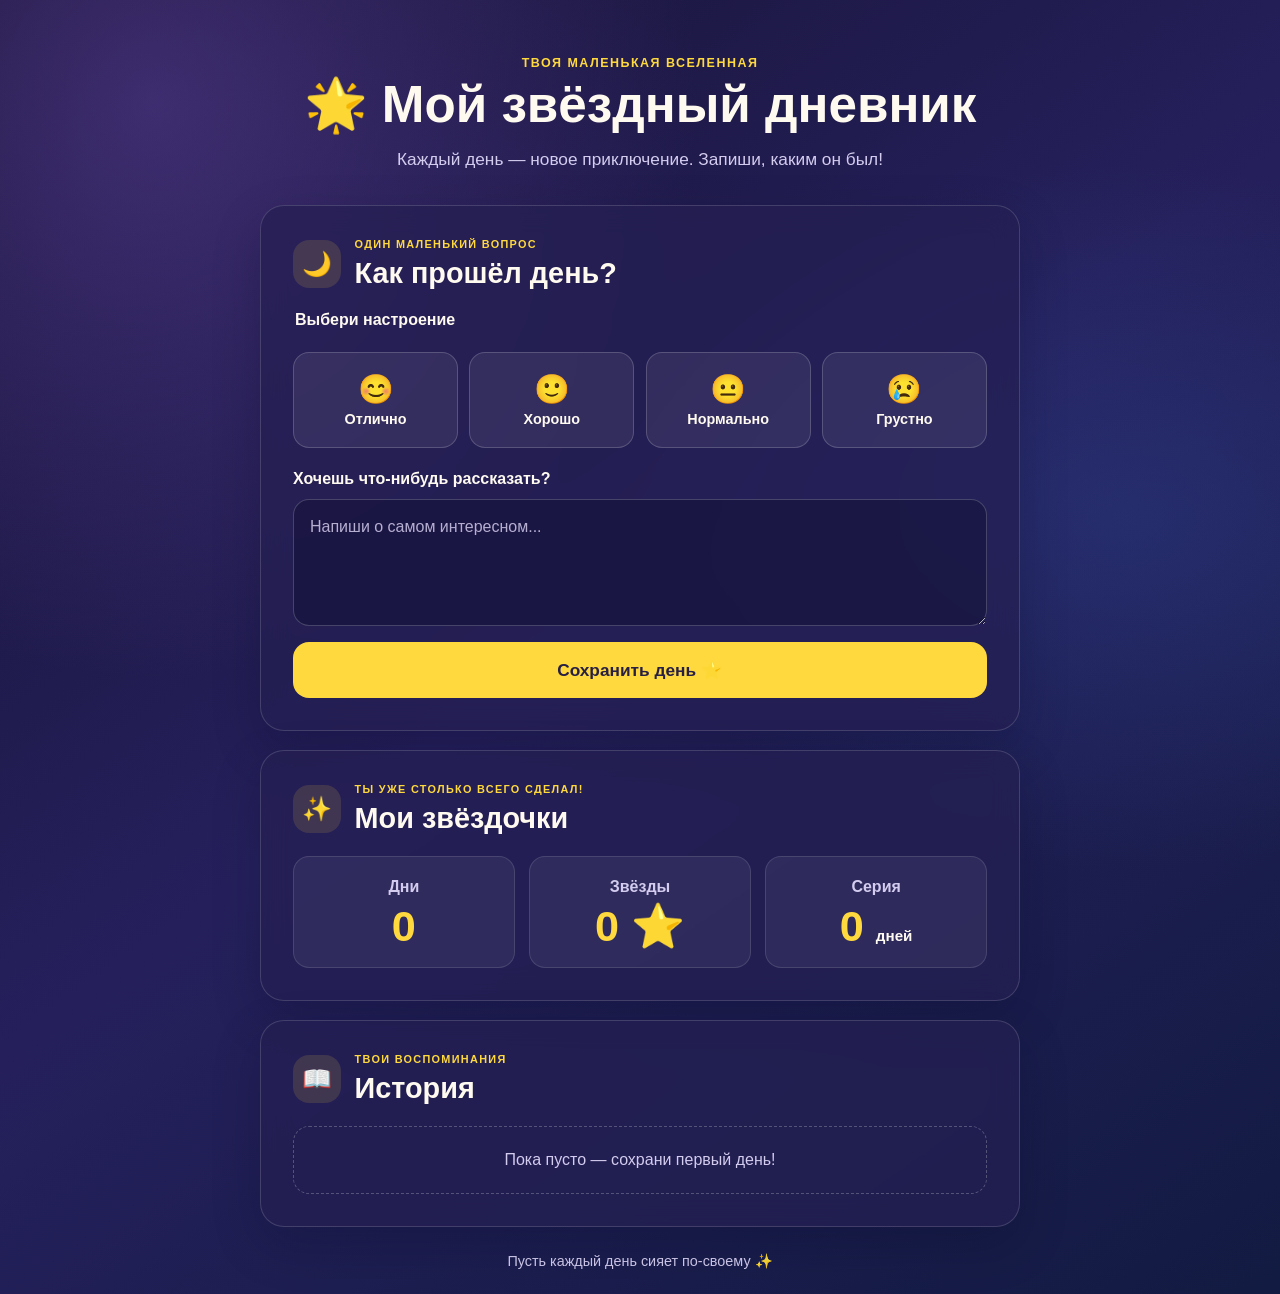
==== html/index.html @ 5c8795c6 "исправление иерархии в мои звездочки" ====
<!doctype html>
<html lang="ru">
  <head>
    <meta charset="utf-8">
    <meta name="viewport" content="width=device-width, initial-scale=1">
    <meta name="theme-color" content="#17143b">
    <title>Мой звёздный дневник</title>
    <link rel="stylesheet" href="../css/style.css">
  </head>
  <body>
    <div class="page-shell">
      <header class="site-header">
        <p class="eyebrow">Твоя маленькая вселенная</p>
        <h1>🌟 Мой звёздный дневник</h1>
        <p class="subtitle">Каждый день — новое приключение. Запиши, каким он был!</p>
      </header>

      <main>
        <section class="card day-card" aria-labelledby="day-heading">
          <div class="section-heading">
            <span class="section-icon" aria-hidden="true">🌙</span>
            <div>
              <p class="eyebrow">Один маленький вопрос</p>
              <h2 id="day-heading">Как прошёл день?</h2>
            </div>
          </div>

          <fieldset class="mood-fieldset">
            <legend>Выбери настроение</legend>
            <div class="mood-options">
              <button class="mood-button" type="button" aria-pressed="false">
                <span class="mood-emoji" aria-hidden="true">😊</span>
                <span>Отлично</span>
              </button>
              <button class="mood-button" type="button" aria-pressed="false">
                <span class="mood-emoji" aria-hidden="true">🙂</span>
                <span>Хорошо</span>
              </button>
              <button class="mood-button" type="button" aria-pressed="false">
                <span class="mood-emoji" aria-hidden="true">😐</span>
                <span>Нормально</span>
              </button>
              <button class="mood-button" type="button" aria-pressed="false">
                <span class="mood-emoji" aria-hidden="true">😢</span>
                <span>Грустно</span>
              </button>
            </div>
          </fieldset>

          <label class="note-label" for="day-note">Хочешь что-нибудь рассказать?</label>
          <textarea
            id="day-note"
            name="day-note"
            rows="4"
            placeholder="Напиши о самом интересном..."
          ></textarea>
          <button class="save-button" type="button">Сохранить день ⭐</button>
        </section>

        <section class="card stars-card" aria-labelledby="stars-heading">
          <div class="section-heading">
            <span class="section-icon" aria-hidden="true">✨</span>
            <div>
              <p class="eyebrow">Ты уже столько всего сделал!</p>
              <h2 id="stars-heading">Мои звёздочки</h2>
            </div>
          </div>
          <dl class="stats">
            <div class="stat">
              <dt>Дни</dt>
              <dd>0</dd>
            </div>
            <div class="stat">
              <dt>Звёзды</dt>
              <dd>0 <span aria-hidden="true">⭐</span></dd>
            </div>
            <div class="stat">
              <dt>Серия</dt>
              <dd>0 <span class="stat-unit">дней</span></dd>
            </div>
          </dl>
        </section>

        <section class="card history-card" aria-labelledby="history-heading">
          <div class="section-heading">
            <span class="section-icon" aria-hidden="true">📖</span>
            <div>
              <p class="eyebrow">Твои воспоминания</p>
              <h2 id="history-heading">История</h2>
            </div>
          </div>
          <ul class="history-list">
            <li class="empty-state">Пока пусто — сохрани первый день!</li>
          </ul>
        </section>
      </main>

      <footer class="site-footer">
        <p>Пусть каждый день сияет по-своему ✨</p>
      </footer>
    </div>

    <script src="../js/app.js"></script>
  </body>
</html>
---- css/style.css ----
* {
  box-sizing: border-box;
}

:root {
  color-scheme: dark;
  font-family: "Trebuchet MS", "Segoe UI", sans-serif;
  font-synthesis: none;
  text-rendering: optimizeLegibility;
  -webkit-font-smoothing: antialiased;
  -moz-osx-font-smoothing: grayscale;
  --accent: #ffd93d;
  --text: #fffaf0;
  --muted: #d3ccef;
  --card: rgba(36, 31, 82, 0.72);
  --card-border: rgba(255, 255, 255, 0.15);
}

body {
  min-width: 320px;
  min-height: 100vh;
  margin: 0;
  color: var(--text);
  background:
    radial-gradient(ellipse at 12% 8%, rgba(116, 79, 190, 0.4), transparent 34rem),
    radial-gradient(ellipse at 88% 40%, rgba(50, 79, 163, 0.3), transparent 32rem),
    linear-gradient(145deg, #171333 0%, #25205c 48%, #121b42 100%);
}

button,
textarea {
  font: inherit;
}

button {
  color: inherit;
}

.page-shell {
  width: min(100% - 2rem, 760px);
  margin: 0 auto;
  padding: 3.5rem 0 1.5rem;
}

.site-header {
  margin-bottom: 2rem;
  text-align: center;
}

.eyebrow {
  margin: 0 0 0.4rem;
  color: var(--accent);
  font-size: 0.78rem;
  font-weight: 800;
  letter-spacing: 0.12em;
  text-transform: uppercase;
}

h1,
h2,
p {
  margin-top: 0;
}

h1 {
  margin-bottom: 0.65rem;
  font-size: clamp(2rem, 7vw, 3.2rem);
  line-height: 1.15;
}

.subtitle {
  max-width: 34rem;
  margin: 0 auto;
  color: var(--muted);
  font-size: 1.08rem;
  line-height: 1.6;
}

main {
  display: grid;
  gap: 1.2rem;
}

.card {
  padding: clamp(1.25rem, 5vw, 2rem);
  border: 1px solid var(--card-border);
  border-radius: 1.5rem;
  background: var(--card);
  box-shadow: 0 18px 50px rgba(5, 6, 28, 0.2);
  backdrop-filter: blur(14px);
}

.section-heading {
  display: flex;
  align-items: center;
  gap: 0.85rem;
  margin-bottom: 1.35rem;
}

.section-icon {
  display: grid;
  width: 3rem;
  height: 3rem;
  flex: 0 0 auto;
  place-items: center;
  border-radius: 1rem;
  background: rgba(255, 217, 61, 0.13);
  font-size: 1.5rem;
}

.section-heading .eyebrow {
  font-size: 0.68rem;
}

h2 {
  margin-bottom: 0;
  font-size: clamp(1.4rem, 5vw, 1.8rem);
}

.mood-fieldset {
  min-width: 0;
  margin: 0 0 1.4rem;
  padding: 0;
  border: 0;
}

.mood-fieldset legend,
.note-label {
  margin-bottom: 0.7rem;
  font-size: 1rem;
  font-weight: 700;
}

.mood-options {
  display: grid;
  grid-template-columns: repeat(4, minmax(0, 1fr));
  gap: 0.7rem;
  padding-top: 0.7rem;
}

.mood-button {
  display: flex;
  min-height: 6rem;
  flex-direction: column;
  align-items: center;
  justify-content: center;
  gap: 0.35rem;
  padding: 0.75rem 0.35rem;
  border: 1px solid rgba(255, 255, 255, 0.18);
  border-radius: 1rem;
  background: rgba(255, 255, 255, 0.07);
  cursor: pointer;
  font-size: 0.9rem;
  font-weight: 700;
  transition: background-color 160ms ease, border-color 160ms ease, transform 160ms ease;
}

.mood-button:hover {
  transform: translateY(-2px);
  border-color: var(--accent);
  background: rgba(255, 217, 61, 0.12);
}

.mood-button:focus-visible,
.save-button:focus-visible,
textarea:focus-visible {
  outline: 3px solid var(--accent);
  outline-offset: 3px;
}

.mood-emoji {
  font-size: 1.8rem;
}

.note-label {
  display: block;
}

textarea {
  display: block;
  width: 100%;
  min-height: 7rem;
  resize: vertical;
  padding: 0.9rem 1rem;
  border: 1px solid rgba(255, 255, 255, 0.2);
  border-radius: 1rem;
  background: rgba(11, 12, 42, 0.38);
  color: var(--text);
  line-height: 1.5;
}

textarea::placeholder {
  color: #b7afd2;
}

.save-button {
  width: 100%;
  min-height: 3.5rem;
  margin-top: 1rem;
  padding: 0.8rem 1.2rem;
  border: 0;
  border-radius: 1rem;
  background: var(--accent);
  color: #282044;
  cursor: pointer;
  font-size: 1.08rem;
  font-weight: 900;
  transition: filter 160ms ease, transform 160ms ease;
}

.save-button:hover {
  transform: translateY(-2px);
  filter: brightness(1.06);
}

.stats {
  display: grid;
  grid-template-columns: repeat(3, minmax(0, 1fr));
  gap: 0.9rem;
  margin: 0;
}

.stat {
  display: flex;
  min-height: 7rem;
  flex-direction: column;
  align-items: center;
  justify-content: center;
  padding: 1rem 0.65rem;
  border: 1px solid rgba(255, 255, 255, 0.12);
  border-radius: 1rem;
  background: rgba(255, 255, 255, 0.06);
  text-align: center;
}

.stat dt {
  margin-bottom: 0.55rem;
  color: var(--muted);
  font-size: 1rem;
  font-weight: 700;
  line-height: 1.2;
}

.stat dd {
  margin: 0;
  color: var(--accent);
  font-size: clamp(2rem, 7vw, 2.7rem);
  font-weight: 900;
  line-height: 1;
}

.stat-unit {
  color: var(--text);
  font-size: 0.95rem;
  font-weight: 600;
}

.history-list {
  margin: 0;
  padding: 0;
  list-style: none;
}

.empty-state {
  padding: 1.3rem 1rem;
  border: 1px dashed rgba(255, 255, 255, 0.24);
  border-radius: 1rem;
  color: var(--muted);
  text-align: center;
  line-height: 1.5;
}

.site-footer {
  padding-top: 1.6rem;
  color: var(--muted);
  font-size: 0.9rem;
  text-align: center;
}

.site-footer p {
  margin-bottom: 0;
}

@media (max-width: 560px) {
  .page-shell {
    width: min(100% - 1.25rem, 460px);
    padding-top: 2rem;
  }

  .mood-options {
    grid-template-columns: repeat(2, minmax(0, 1fr));
  }

  .mood-button {
    min-height: 5.2rem;
    flex-direction: row;
    gap: 0.55rem;
    font-size: 0.95rem;
  }
}

@media (prefers-reduced-motion: reduce) {
  *,
  *::before,
  *::after {
    scroll-behavior: auto !important;
    transition-duration: 0.01ms !important;
  }
}
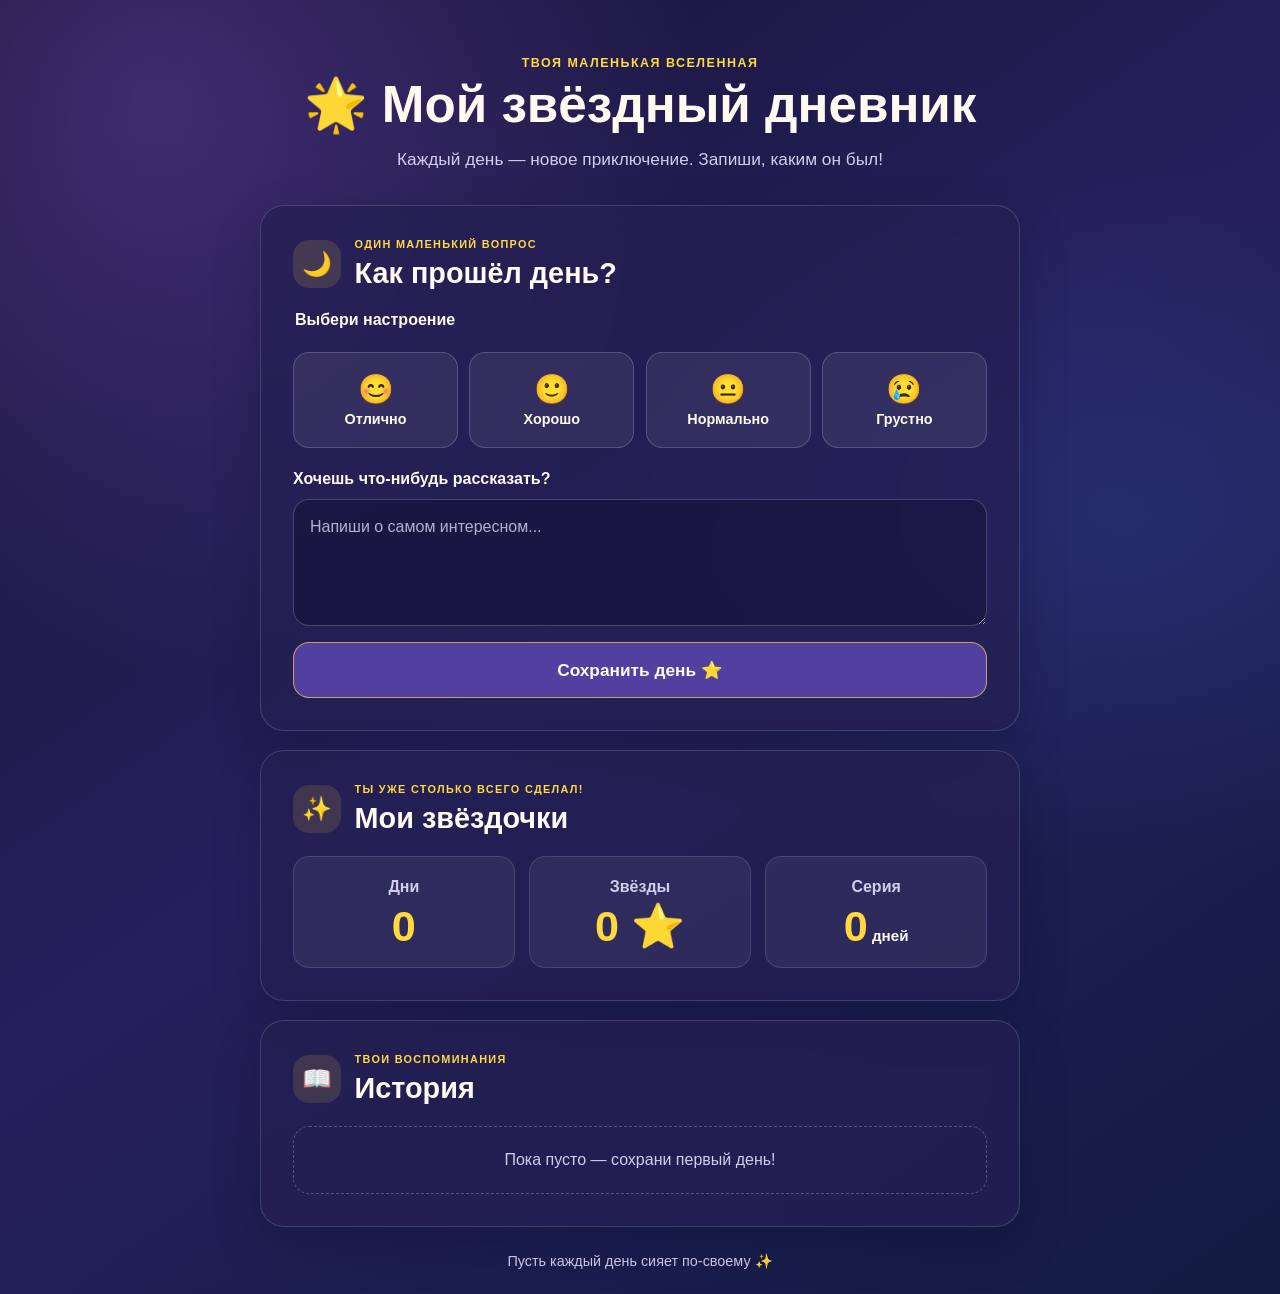
==== commit 7c79111b: "Локальные изменения перед синхронизацией" ====
--- a/html/index.html
+++ b/html/index.html
@@ -100,6 +100,14 @@
       </footer>
     </div>
 
+    <dialog class="notice-dialog" aria-labelledby="notice-title" aria-describedby="notice-message">
+      <div class="notice-card">
+        <h2 id="notice-title">Привет!</h2>
+        <p id="notice-message"></p>
+        <button class="notice-close-button" type="button">Понятно</button>
+      </div>
+    </dialog>
+
     <script src="../js/app.js"></script>
   </body>
 </html>
--- a/css/style.css
+++ b/css/style.css
@@ -161,6 +161,18 @@
   background: rgba(255, 217, 61, 0.12);
 }
 
+.mood-button.is-active {
+  border-color: var(--accent);
+  background: rgba(255, 217, 61, 0.2);
+  box-shadow: 0 0 0 2px rgba(255, 217, 61, 0.18);
+}
+
+.mood-button:disabled,
+.save-button:disabled {
+  cursor: not-allowed;
+  opacity: 0.6;
+}
+
 .mood-button:focus-visible,
 .save-button:focus-visible,
 textarea:focus-visible {
@@ -198,10 +210,10 @@
   min-height: 3.5rem;
   margin-top: 1rem;
   padding: 0.8rem 1.2rem;
-  border: 0;
-  border-radius: 1rem;
-  background: var(--accent);
-  color: #282044;
+  border: 1px solid rgba(255, 217, 61, 0.65);
+  border-radius: 1rem;
+  background: #5140a0;
+  color: #fffaf0;
   cursor: pointer;
   font-size: 1.08rem;
   font-weight: 900;
@@ -270,6 +282,73 @@
   line-height: 1.5;
 }
 
+.history-entry {
+  padding: 1rem 1.1rem;
+  border: 1px solid rgba(255, 255, 255, 0.12);
+  border-radius: 1rem;
+  background: rgba(255, 255, 255, 0.06);
+}
+
+.history-entry + .history-entry {
+  margin-top: 0.75rem;
+}
+
+.history-entry-heading {
+  display: flex;
+  align-items: baseline;
+  justify-content: space-between;
+  gap: 0.75rem;
+}
+
+.history-entry-actions {
+  display: flex;
+  flex: 0 0 auto;
+  align-items: center;
+  gap: 0.75rem;
+}
+
+.history-entry-heading h3 {
+  margin: 0;
+  font-size: 1.05rem;
+}
+
+.history-entry-heading time {
+  flex: 0 0 auto;
+  color: var(--muted);
+  font-size: 0.85rem;
+}
+
+.delete-entry-button {
+  padding: 0.4rem 0.65rem;
+  border: 1px solid rgba(255, 255, 255, 0.16);
+  border-radius: 0.7rem;
+  background: rgba(255, 255, 255, 0.05);
+  color: var(--muted);
+  cursor: pointer;
+  font-size: 0.82rem;
+  font-weight: 700;
+  transition: background-color 160ms ease, border-color 160ms ease, color 160ms ease;
+}
+
+.delete-entry-button:hover {
+  border-color: rgba(255, 107, 107, 0.65);
+  background: rgba(255, 107, 107, 0.14);
+  color: #ff9b9b;
+}
+
+.delete-entry-button:focus-visible {
+  outline: 3px solid var(--accent);
+  outline-offset: 3px;
+}
+
+.history-note {
+  margin: 0.65rem 0 0;
+  color: var(--muted);
+  line-height: 1.5;
+  white-space: pre-wrap;
+  overflow-wrap: anywhere;
+}
+
 .site-footer {
   padding-top: 1.6rem;
   color: var(--muted);
@@ -279,6 +358,61 @@
 
 .site-footer p {
   margin-bottom: 0;
+}
+
+.notice-dialog {
+  width: min(100% - 2rem, 26rem);
+  max-width: none;
+  padding: 0;
+  overflow: visible;
+  border: 1px solid var(--card-border);
+  border-radius: 1.25rem;
+  background: transparent;
+  color: var(--text);
+  box-shadow: 0 24px 70px rgba(5, 6, 28, 0.48);
+}
+
+.notice-dialog::backdrop {
+  background: rgba(8, 8, 25, 0.72);
+  backdrop-filter: blur(4px);
+}
+
+.notice-card {
+  padding: 1.5rem;
+  border-radius: inherit;
+  background: linear-gradient(145deg, #30276b, #201b4b);
+}
+
+.notice-card h2 {
+  margin-bottom: 0.6rem;
+  color: var(--accent);
+}
+
+.notice-card p {
+  margin-bottom: 1.25rem;
+  color: var(--muted);
+  line-height: 1.5;
+}
+
+.notice-close-button {
+  min-width: 7rem;
+  min-height: 2.75rem;
+  padding: 0.6rem 1rem;
+  border: 1px solid rgba(255, 217, 61, 0.65);
+  border-radius: 0.8rem;
+  background: #5140a0;
+  color: var(--text);
+  cursor: pointer;
+  font-weight: 800;
+}
+
+.notice-close-button:hover {
+  filter: brightness(1.15);
+}
+
+.notice-close-button:focus-visible {
+  outline: 3px solid var(--accent);
+  outline-offset: 3px;
 }
 
 @media (max-width: 560px) {
@@ -296,6 +430,17 @@
     flex-direction: row;
     gap: 0.55rem;
     font-size: 0.95rem;
+  }
+
+  .history-entry-heading {
+    align-items: flex-start;
+    flex-direction: column;
+    gap: 0.3rem;
+  }
+
+  .history-entry-actions {
+    width: 100%;
+    justify-content: space-between;
   }
 }
 
